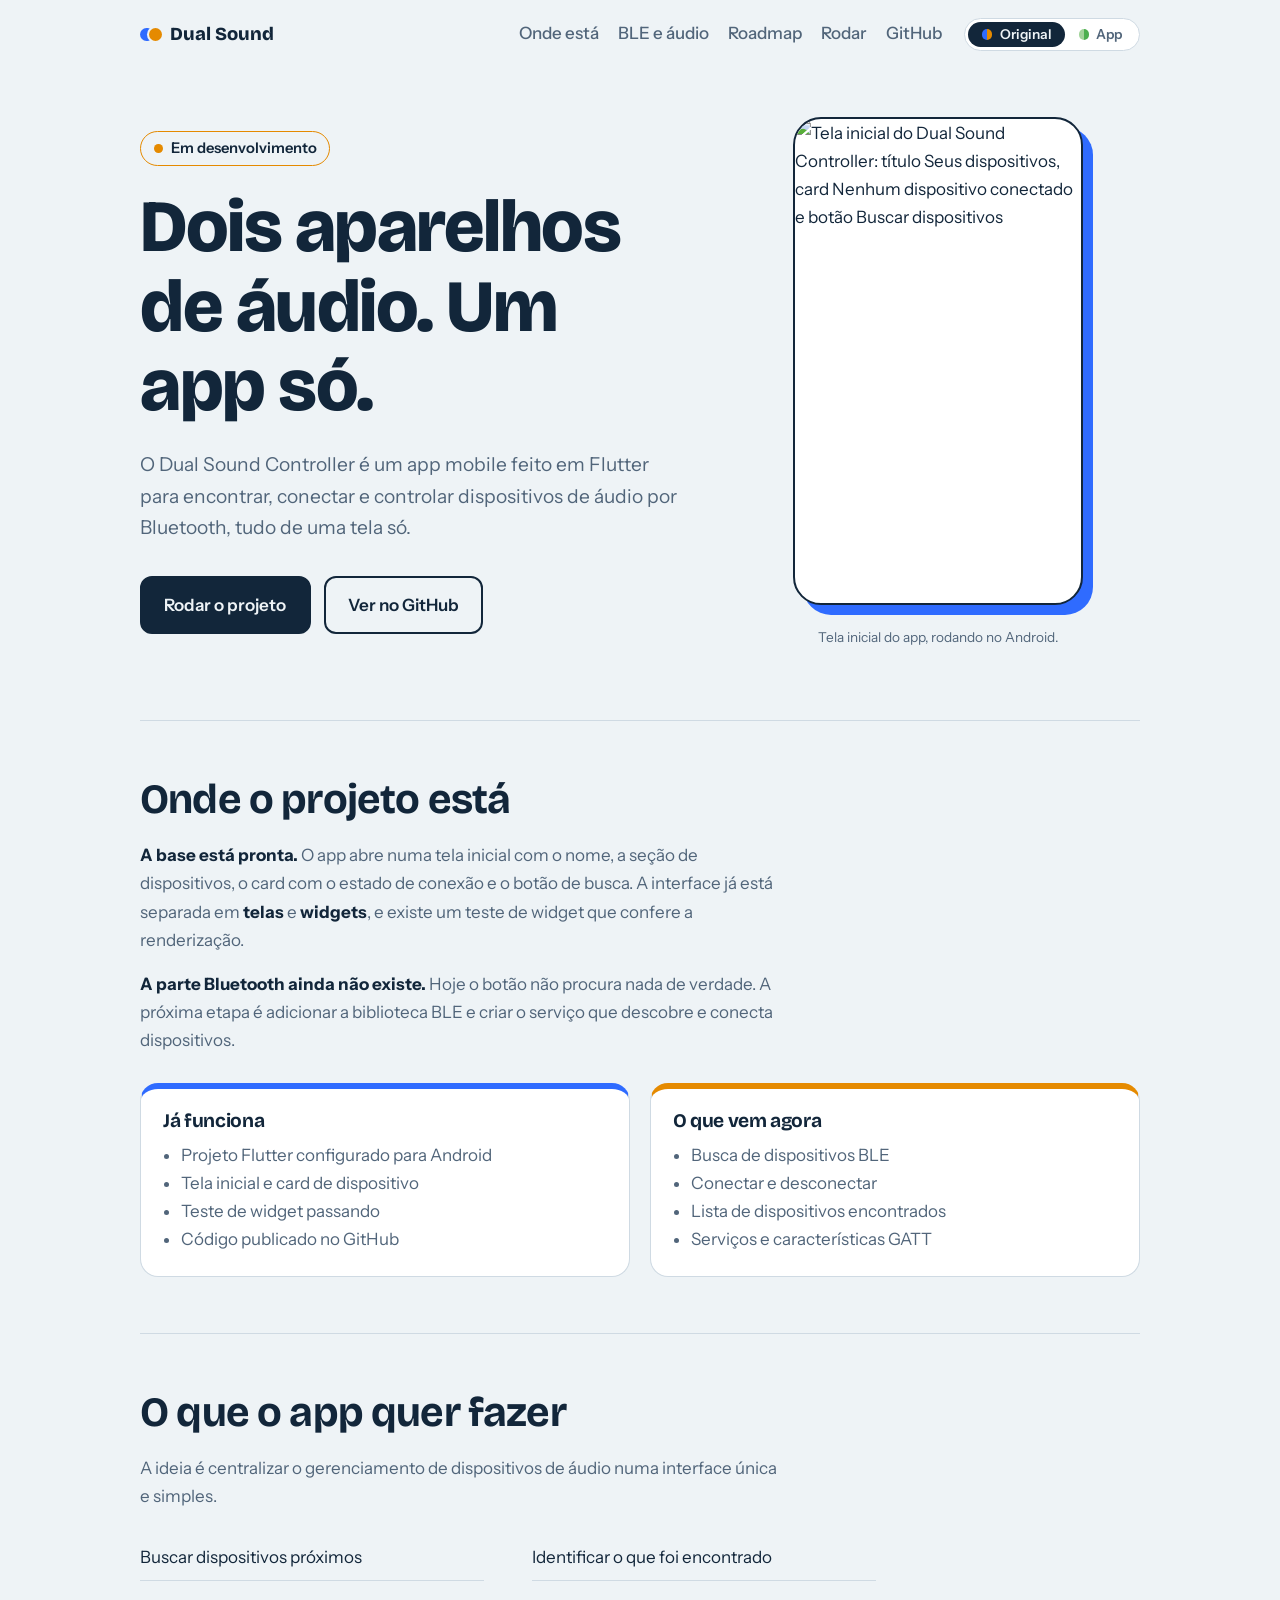
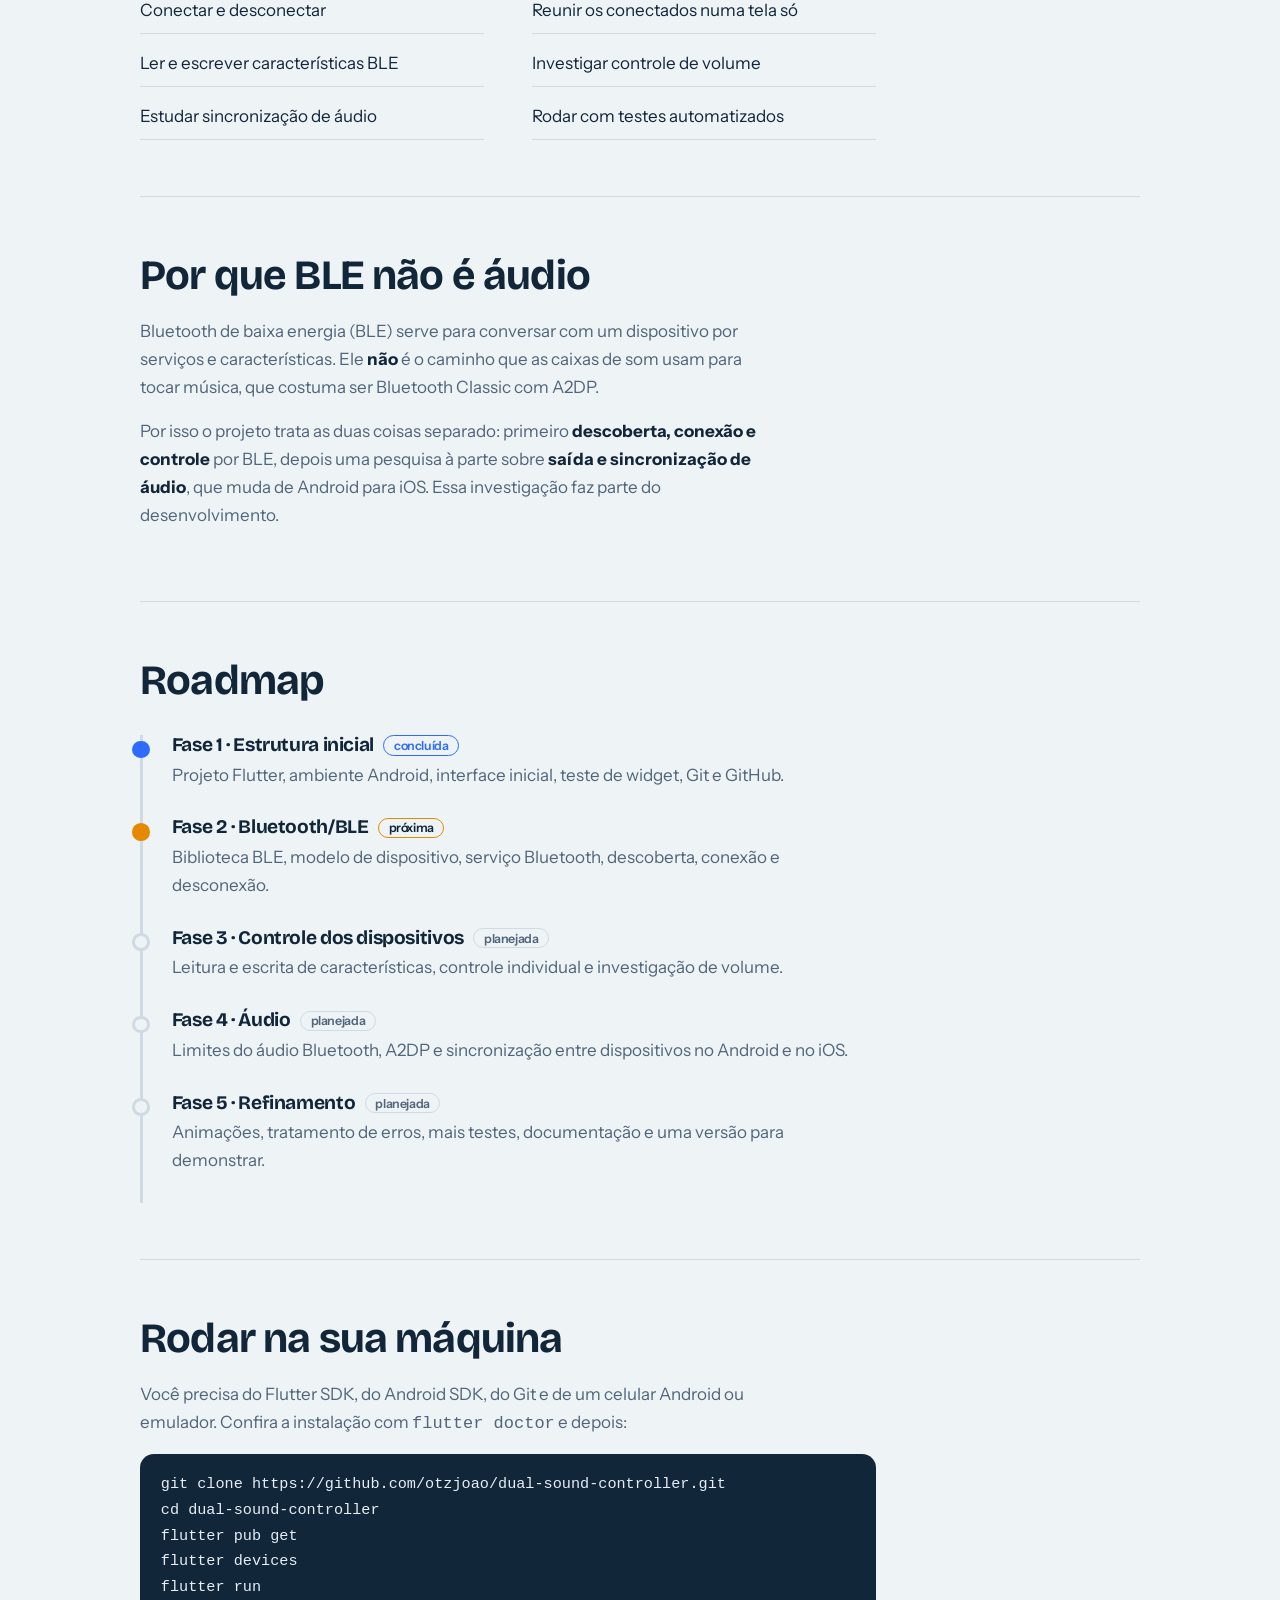
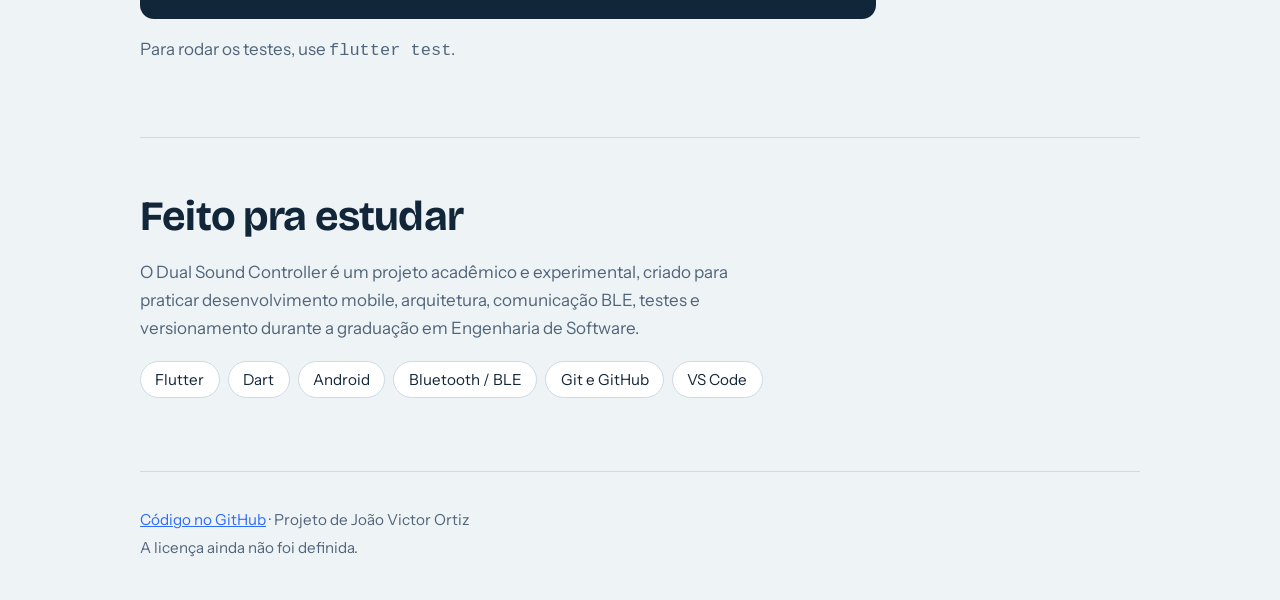
==== docs/docs_teste/index.html @ 5beb4f54 "docs: adiciona arquivos de documentação de teste (index.html e style.css)" ====
<!DOCTYPE html>
<html lang="pt-BR">
<head>
<meta charset="utf-8">
<meta name="viewport" content="width=device-width, initial-scale=1, viewport-fit=cover">
<title>Dual Sound Controller · dois aparelhos de áudio, um app só</title>
<meta name="description" content="App Flutter em desenvolvimento para encontrar, conectar e controlar dispositivos de áudio por Bluetooth, de uma tela só.">
<link rel="preconnect" href="https://fonts.googleapis.com">
<link rel="preconnect" href="https://fonts.gstatic.com" crossorigin>
<link href="https://fonts.googleapis.com/css2?family=Bricolage+Grotesque:wght@500;700;800&family=Instrument+Sans:wght@400;500;600&display=swap" rel="stylesheet">
<script>try{if(localStorage.getItem('skin')==='app')document.documentElement.setAttribute('data-skin','app')}catch(e){}</script>
<link rel="stylesheet" href="style.css">
</head>
<body>
<div class="wrap">
  <header class="top">
    <a class="brand" href="#"><span class="dots" aria-hidden="true"><i></i><i></i></span>Dual Sound</a>
    <nav aria-label="Seções">
      <a href="#estado">Onde está</a><a href="#ble">BLE e áudio</a><a href="#roadmap">Roadmap</a><a href="#rodar">Rodar</a><a href="https://github.com/otzjoao/dual-sound-controller">GitHub</a>
      <span class="skin" role="group" aria-label="Tema de cores"><button type="button" data-skin="original" aria-pressed="true"><i class="sw-o"></i>Original</button><button type="button" data-skin="app" aria-pressed="false"><i class="sw-a"></i>App</button></span>
    </nav>
  </header>

  <main>
  <div class="hero">
    <div>
      <span class="badge">Em desenvolvimento</span>
      <h1>Dois aparelhos de áudio. Um app só.</h1>
      <p class="lead">O Dual Sound Controller é um app mobile feito em Flutter para encontrar, conectar e controlar dispositivos de áudio por Bluetooth, tudo de uma tela só.</p>
      <div class="btns">
        <a class="btn primary" href="#rodar">Rodar o projeto</a>
        <a class="btn" href="https://github.com/otzjoao/dual-sound-controller">Ver no GitHub</a>
      </div>
    </div>
    <div>
      <figure class="shot"><img src="images/Home_screen.png" width="535" height="906" alt="Tela inicial do Dual Sound Controller: título Seus dispositivos, card Nenhum dispositivo conectado e botão Buscar dispositivos"><figcaption>Tela inicial do app, rodando no Android.</figcaption></figure>
    </div>
  </div>

  <section id="estado">
    <h2>Onde o projeto está</h2>
    <div class="prose">
      <p><strong>A base está pronta.</strong> O app abre numa tela inicial com o nome, a seção de dispositivos, o card com o estado de conexão e o botão de busca. A interface já está separada em <strong>telas</strong> e <strong>widgets</strong>, e existe um teste de widget que confere a renderização.</p>
      <p><strong>A parte Bluetooth ainda não existe.</strong> Hoje o botão não procura nada de verdade. A próxima etapa é adicionar a biblioteca BLE e criar o serviço que descobre e conecta dispositivos.</p>
    </div>
    <div class="split">
      <div class="box a"><h3>Já funciona</h3><ul><li>Projeto Flutter configurado para Android</li><li>Tela inicial e card de dispositivo</li><li>Teste de widget passando</li><li>Código publicado no GitHub</li></ul></div>
      <div class="box b"><h3>O que vem agora</h3><ul><li>Busca de dispositivos BLE</li><li>Conectar e desconectar</li><li>Lista de dispositivos encontrados</li><li>Serviços e características GATT</li></ul></div>
    </div>
  </section>

  <section>
    <h2>O que o app quer fazer</h2>
    <div class="prose"><p>A ideia é centralizar o gerenciamento de dispositivos de áudio numa interface única e simples.</p></div>
    <ul class="cols">
      <li>Buscar dispositivos próximos</li><li>Identificar o que foi encontrado</li>
      <li>Conectar e desconectar</li><li>Reunir os conectados numa tela só</li>
      <li>Ler e escrever características BLE</li><li>Investigar controle de volume</li>
      <li>Estudar sincronização de áudio</li><li>Rodar com testes automatizados</li>
    </ul>
  </section>

  <section id="ble">
    <h2>Por que BLE não é áudio</h2>
    <div class="prose">
      <p>Bluetooth de baixa energia (BLE) serve para conversar com um dispositivo por serviços e características. Ele <strong>não</strong> é o caminho que as caixas de som usam para tocar música, que costuma ser Bluetooth Classic com A2DP.</p>
      <p>Por isso o projeto trata as duas coisas separado: primeiro <strong>descoberta, conexão e controle</strong> por BLE, depois uma pesquisa à parte sobre <strong>saída e sincronização de áudio</strong>, que muda de Android para iOS. Essa investigação faz parte do desenvolvimento.</p>
    </div>
  </section>

  <section id="roadmap">
    <h2>Roadmap</h2>
    <ol class="road">
      <li class="done"><h3>Fase 1 · Estrutura inicial <span class="tag">concluída</span></h3><p>Projeto Flutter, ambiente Android, interface inicial, teste de widget, Git e GitHub.</p></li>
      <li class="now"><h3>Fase 2 · Bluetooth/BLE <span class="tag">próxima</span></h3><p>Biblioteca BLE, modelo de dispositivo, serviço Bluetooth, descoberta, conexão e desconexão.</p></li>
      <li><h3>Fase 3 · Controle dos dispositivos <span class="tag">planejada</span></h3><p>Leitura e escrita de características, controle individual e investigação de volume.</p></li>
      <li><h3>Fase 4 · Áudio <span class="tag">planejada</span></h3><p>Limites do áudio Bluetooth, A2DP e sincronização entre dispositivos no Android e no iOS.</p></li>
      <li><h3>Fase 5 · Refinamento <span class="tag">planejada</span></h3><p>Animações, tratamento de erros, mais testes, documentação e uma versão para demonstrar.</p></li>
    </ol>
  </section>

  <section id="rodar">
    <h2>Rodar na sua máquina</h2>
    <div class="prose"><p>Você precisa do Flutter SDK, do Android SDK, do Git e de um celular Android ou emulador. Confira a instalação com <code>flutter doctor</code> e depois:</p></div>
<pre><code>git clone https://github.com/otzjoao/dual-sound-controller.git
cd dual-sound-controller
flutter pub get
flutter devices
flutter run</code></pre>
    <div class="prose" style="margin-top:1rem"><p>Para rodar os testes, use <code>flutter test</code>.</p></div>
  </section>

  <section>
    <h2>Feito pra estudar</h2>
    <div class="prose"><p>O Dual Sound Controller é um projeto acadêmico e experimental, criado para praticar desenvolvimento mobile, arquitetura, comunicação BLE, testes e versionamento durante a graduação em Engenharia de Software.</p></div>
    <ul class="stack"><li>Flutter</li><li>Dart</li><li>Android</li><li>Bluetooth / BLE</li><li>Git e GitHub</li><li>VS Code</li></ul>
  </section>
  </main>

  <footer>
    <p><a href="https://github.com/otzjoao/dual-sound-controller">Código no GitHub</a> · Projeto de João Victor Ortiz</p>
    <p>A licença ainda não foi definida.</p>
  </footer>
</div>

<script>
(function(){
  var root=document.documentElement, btns=document.querySelectorAll('.skin button');
  function set(s){
    if(s==='app')root.setAttribute('data-skin','app'); else root.removeAttribute('data-skin');
    btns.forEach(function(b){b.setAttribute('aria-pressed',String(b.dataset.skin===s));});
    try{localStorage.setItem('skin',s);}catch(e){}
  }
  btns.forEach(function(b){b.addEventListener('click',function(){set(b.dataset.skin);});});
  set(root.getAttribute('data-skin')==='app'?'app':'original');
})();
</script>
</body>
</html>
---- docs/docs_teste/style.css ----
:root{
  --bg:#EEF3F6; --surface:#FFFFFF; --ink:#12263A; --muted:#51657A; --line:#CFDAE3;
  --a:#2F6BFF; --b:#E58A00; --code:#12263A; --codefg:#E7EEF5; --on-a:#fff;
  box-sizing:border-box; padding-top:env(safe-area-inset-top,0px); padding-bottom:env(safe-area-inset-bottom,0px);
}
@media (prefers-color-scheme:dark){
  :root:not([data-theme="light"]){--bg:#0D1822; --surface:#15283A; --ink:#E7EEF5; --muted:#9BB0C4; --line:#27405A; --a:#6D96FF; --b:#FFB34D; --code:#07101A; --codefg:#E7EEF5; --on-a:#08131E;}
}
:root[data-theme="dark"]{--bg:#0D1822; --surface:#15283A; --ink:#E7EEF5; --muted:#9BB0C4; --line:#27405A; --a:#6D96FF; --b:#FFB34D; --code:#07101A; --codefg:#E7EEF5; --on-a:#08131E;}
:root[data-skin="app"]{--bg:#0B0F0D; --surface:#191D17; --ink:#E0E4DB; --muted:#B4BCAF; --line:#30362D; --a:#A1D39A; --b:#4CAF50; --code:#070B08; --codefg:#E0E4DB; --on-a:#0A390F; color-scheme:dark}
*,*::before,*::after{box-sizing:border-box}
html{height:100%;scroll-padding-top:env(safe-area-inset-top,0px);scroll-behavior:smooth}
body{margin:0;min-height:100%;background:var(--bg);color:var(--ink);font:400 1.0625rem/1.65 "Instrument Sans",system-ui,-apple-system,"Segoe UI",sans-serif}
h1,h2,h3{font-family:"Bricolage Grotesque","Instrument Sans",system-ui,sans-serif;line-height:1.08;letter-spacing:-.02em;margin:0}
a{color:var(--a)}
a:focus-visible,button:focus-visible{outline:3px solid var(--b);outline-offset:3px;border-radius:6px}
.wrap{max-width:1040px;margin:0 auto;padding:0 1.25rem}
header.top{display:flex;align-items:center;justify-content:space-between;gap:1rem;padding:1.1rem 0;flex-wrap:wrap}
.brand{font:800 1.15rem "Bricolage Grotesque",sans-serif;text-decoration:none;color:var(--ink);display:flex;align-items:center;gap:.5rem}
.dots{display:inline-flex}.dots i{width:.85rem;height:.85rem;border-radius:50%;background:var(--a)}.dots i+i{background:var(--b);margin-left:-.3rem;box-shadow:0 0 0 2px var(--bg)}
nav a{color:var(--muted);text-decoration:none;margin-left:1.2rem;font-weight:500}
nav a:hover{color:var(--ink)}
.hero{display:grid;grid-template-columns:1.15fr .85fr;gap:3rem;align-items:center;padding:3rem 0 4.5rem}
.hero h1{font-size:clamp(2.6rem,6.5vw,4.6rem);font-weight:800}
.hero p.lead{font-size:1.2rem;color:var(--muted);max-width:34rem;margin:1.4rem 0 2rem}
.badge{display:inline-flex;align-items:center;gap:.5rem;border:1.5px solid var(--b);color:var(--ink);padding:.25rem .8rem;border-radius:99px;font-size:.92rem;font-weight:600;margin-bottom:1.4rem}
.badge::before{content:"";width:.55rem;height:.55rem;border-radius:50%;background:var(--b)}
.btns{display:flex;gap:.8rem;flex-wrap:wrap}
.btn{display:inline-block;padding:.8rem 1.4rem;border-radius:12px;font-weight:600;text-decoration:none;border:2px solid var(--ink);color:var(--ink)}
.btn.primary{background:var(--ink);color:var(--bg)}
.btn:hover{transform:translateY(-1px)}
/* print do app */
.shot{margin:0 auto;width:min(290px,100%)}
.shot img{display:block;width:100%;height:auto;border-radius:28px;border:2px solid var(--ink);box-shadow:10px 10px 0 var(--a);background:var(--surface)}
.shot figcaption{text-align:center;font-size:.85rem;color:var(--muted);margin-top:1.3rem}
/* seletor de tema */
.skin{display:inline-flex;border:1.5px solid var(--line);border-radius:99px;padding:3px;background:var(--surface);margin-left:1.2rem;vertical-align:middle}
.skin button{border:0;background:transparent;color:var(--muted);font:600 .85rem "Instrument Sans",sans-serif;padding:.3rem .85rem;border-radius:99px;cursor:pointer;display:inline-flex;align-items:center;gap:.45rem}
.skin button[aria-pressed="true"]{background:var(--ink);color:var(--bg)}
.skin i{width:.65rem;height:.65rem;border-radius:50%}
.sw-o{background:linear-gradient(90deg,#2F6BFF 50%,#E58A00 50%)}
.sw-a{background:linear-gradient(90deg,#A1D39A 50%,#4CAF50 50%)}
/* seções */
section{padding:3.5rem 0;border-top:1.5px solid var(--line)}
section h2{font-size:clamp(1.8rem,4vw,2.6rem);font-weight:700;margin-bottom:1.2rem}
.prose{max-width:40rem}.prose p{margin:0 0 1rem;color:var(--muted)}.prose p strong{color:var(--ink)}
.cols{display:grid;grid-template-columns:repeat(2,minmax(0,1fr));gap:.4rem 3rem;list-style:none;padding:0;margin:1.5rem 0 0;max-width:46rem}
.cols li{padding:.55rem 0;border-bottom:1px solid var(--line)}
.split{display:grid;grid-template-columns:1fr 1fr;gap:1.2rem;margin-top:1.8rem}
.box{background:var(--surface);border:1.5px solid var(--line);border-radius:18px;padding:1.4rem}
.box h3{font-size:1.2rem;margin-bottom:.5rem}.box.a{border-top:6px solid var(--a)}.box.b{border-top:6px solid var(--b)}
.box p{margin:.3rem 0 0;color:var(--muted);font-size:1rem}
.box ul{margin:.6rem 0 0;padding-left:1.1rem;color:var(--muted)}
/* roadmap */
.road{list-style:none;margin:2rem 0 0;padding:0;border-left:3px solid var(--line);max-width:46rem}
.road li{position:relative;padding:0 0 1.8rem 1.8rem}
.road li::before{content:"";position:absolute;left:-.68rem;top:.35rem;width:1.1rem;height:1.1rem;border-radius:50%;background:var(--bg);border:3px solid var(--line)}
.road li.done::before{background:var(--a);border-color:var(--a)}
.road li.now::before{border-color:var(--b);background:var(--b)}
.road h3{font-size:1.2rem;display:flex;gap:.6rem;align-items:center;flex-wrap:wrap}
.tag{font:600 .78rem "Instrument Sans",sans-serif;padding:.1rem .6rem;border-radius:99px;border:1.5px solid var(--line);color:var(--muted)}
.road li.done .tag{border-color:var(--a);color:var(--a)}.road li.now .tag{border-color:var(--b);color:var(--ink)}
.road p{margin:.3rem 0 0;color:var(--muted)}
/* código */
pre{background:var(--code);color:var(--codefg);border-radius:14px;padding:1.1rem 1.3rem;overflow-x:auto;font:500 .95rem/1.7 ui-monospace,SFMono-Regular,Menlo,Consolas,monospace;max-width:46rem;margin:1rem 0 0}
.stack{display:flex;flex-wrap:wrap;gap:.5rem;margin-top:1.2rem;padding:0;list-style:none}
.stack li{border:1.5px solid var(--line);background:var(--surface);padding:.3rem .9rem;border-radius:99px;font-size:.95rem}
footer{border-top:1.5px solid var(--line);padding:2rem 0 2.5rem;color:var(--muted);font-size:.95rem}
footer p{margin:.2rem 0}
@media (max-width:820px){
  .hero{grid-template-columns:1fr;gap:2.5rem;padding-top:1.5rem}
  .cols,.split{grid-template-columns:1fr}
  nav a{margin:0 1rem 0 0}
  .skin{margin:.7rem 0 0}
}
@media (prefers-reduced-motion:reduce){html{scroll-behavior:auto}.btn:hover{transform:none}}
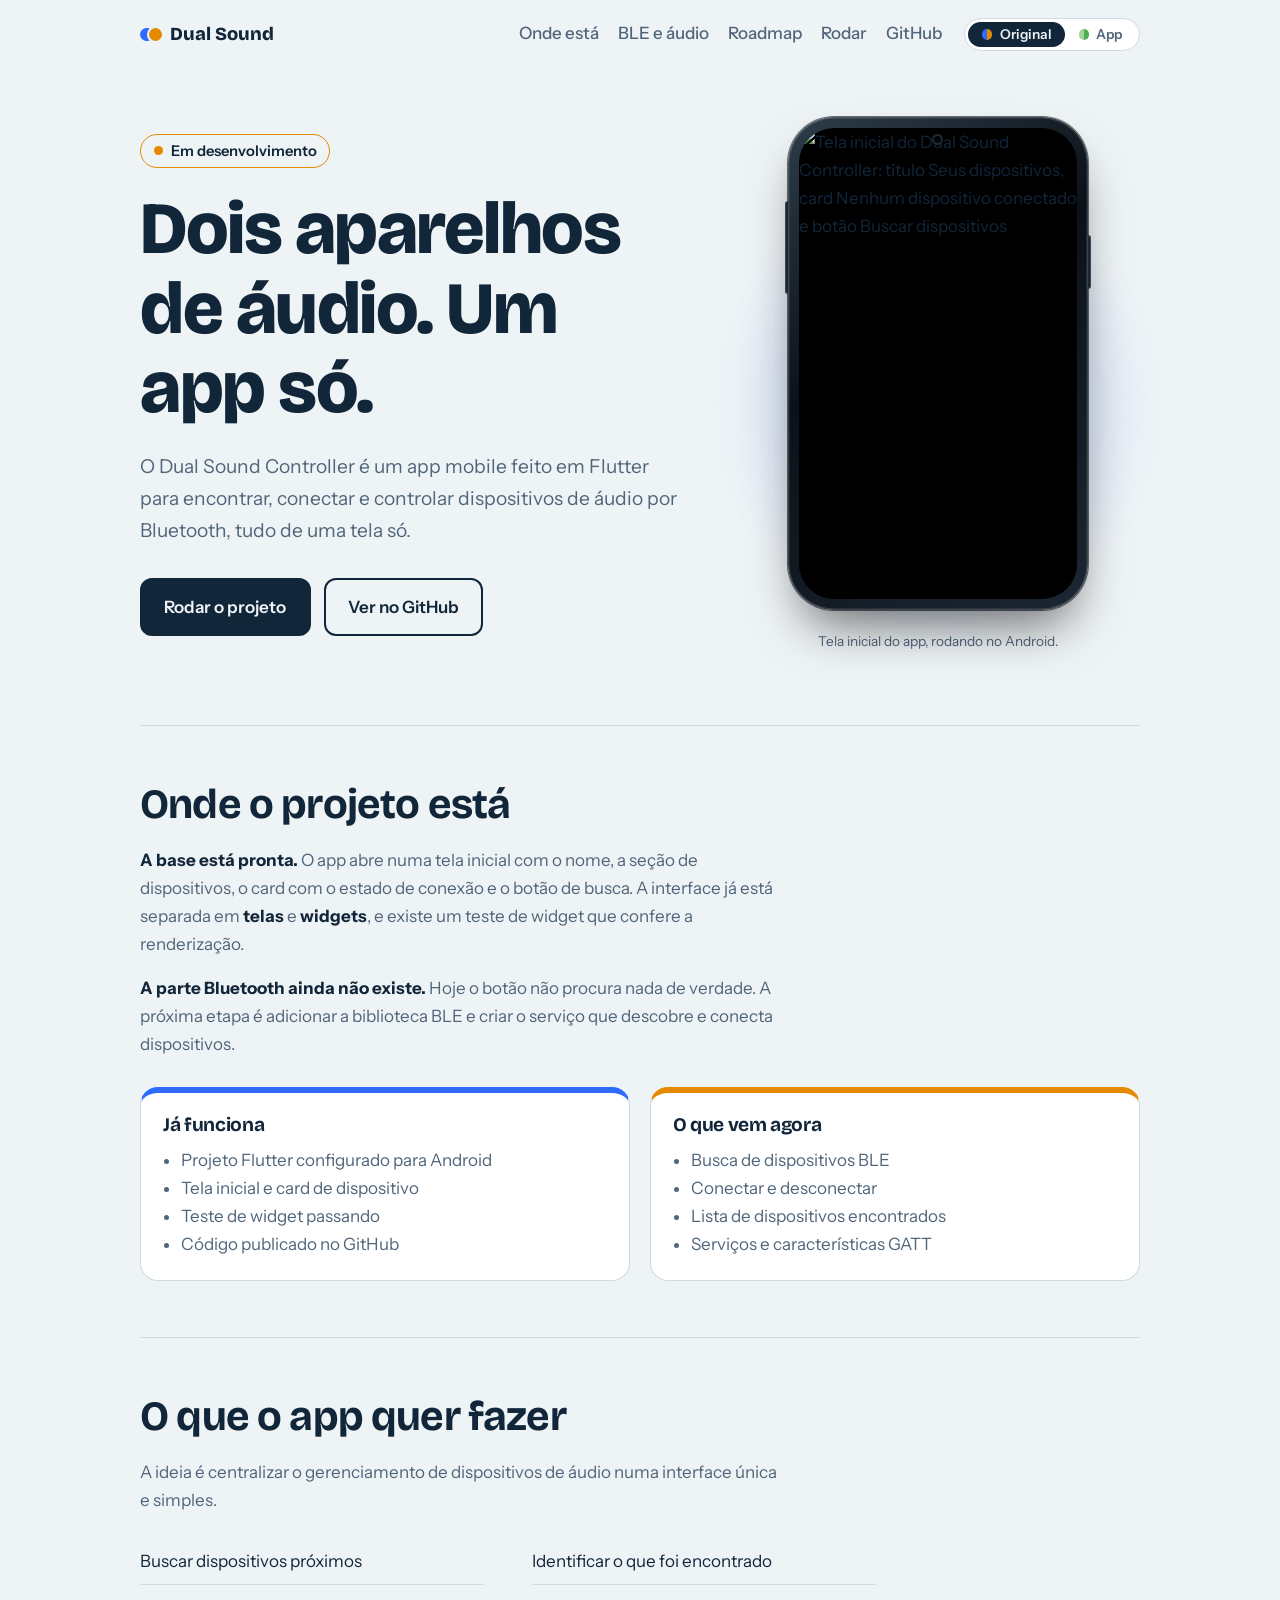
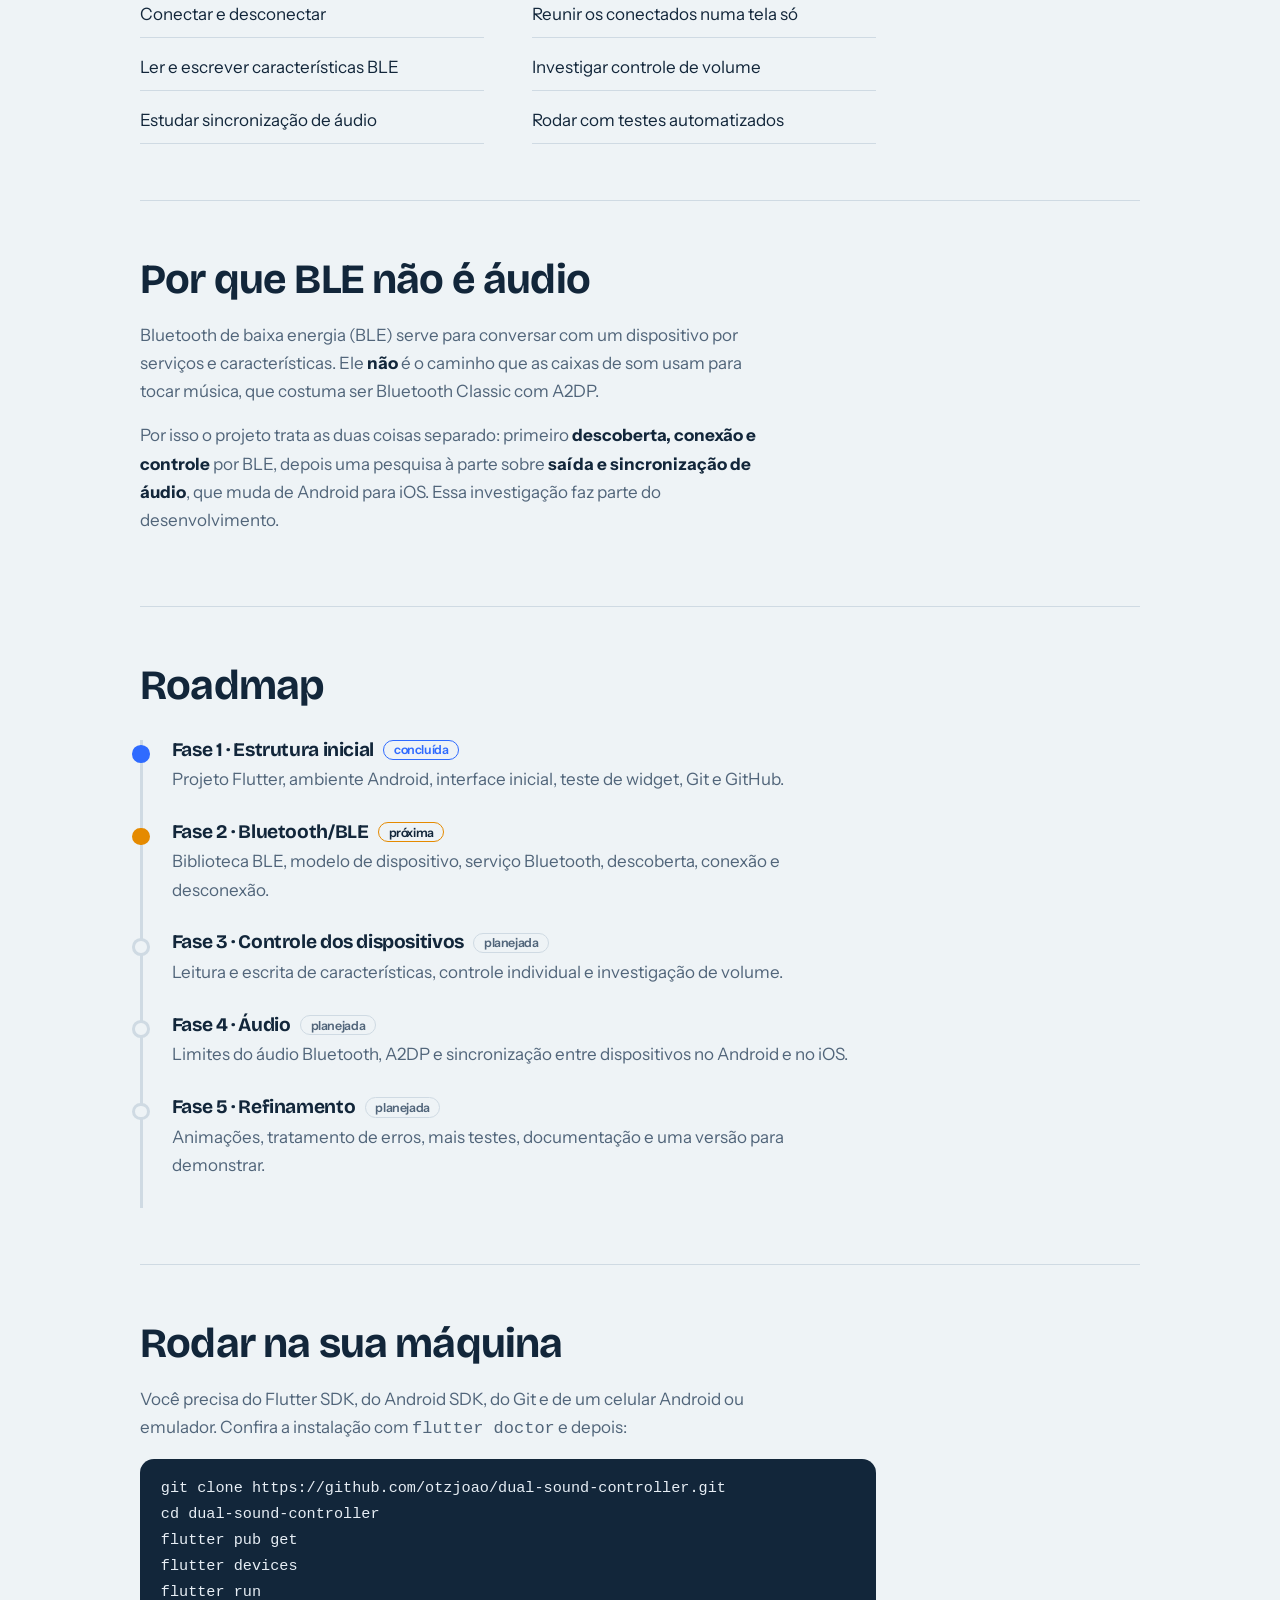
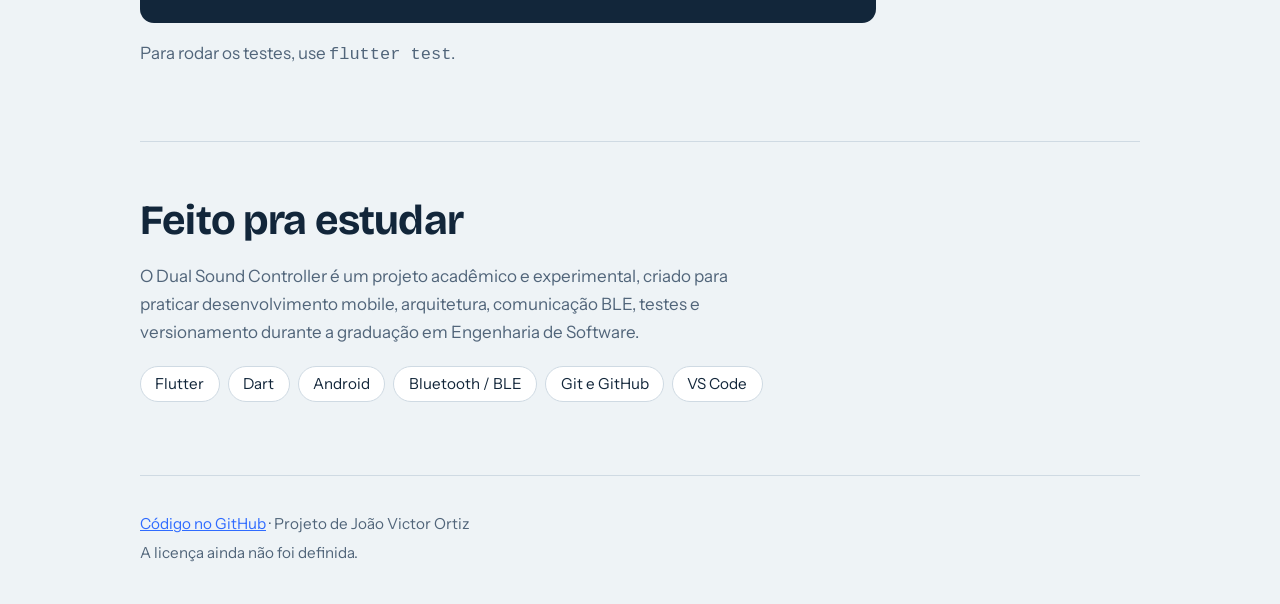
==== commit c6430236: "docs: atualiza tema e foto do app nas páginas de teste" ====
--- a/docs/docs_teste/index.html
+++ b/docs/docs_teste/index.html
@@ -33,7 +33,7 @@
       </div>
     </div>
     <div>
-      <figure class="shot"><img src="images/Home_screen.png" width="535" height="906" alt="Tela inicial do Dual Sound Controller: título Seus dispositivos, card Nenhum dispositivo conectado e botão Buscar dispositivos"><figcaption>Tela inicial do app, rodando no Android.</figcaption></figure>
+      <figure class="shot"><div class="phone"><i class="vol" aria-hidden="true"></i><img src="images/Home_screen.png" width="535" height="906" alt="Tela inicial do Dual Sound Controller: título Seus dispositivos, card Nenhum dispositivo conectado e botão Buscar dispositivos"></div><figcaption>Tela inicial do app, rodando no Android.</figcaption></figure>
     </div>
   </div>
 
--- a/docs/docs_teste/style.css
+++ b/docs/docs_teste/style.css
@@ -30,8 +30,13 @@
 .btn.primary{background:var(--ink);color:var(--bg)}
 .btn:hover{transform:translateY(-1px)}
 /* print do app */
-.shot{margin:0 auto;width:min(290px,100%)}
-.shot img{display:block;width:100%;height:auto;border-radius:28px;border:2px solid var(--ink);box-shadow:10px 10px 0 var(--a);background:var(--surface)}
+.shot{position:relative;isolation:isolate;margin:0 auto;width:min(300px,100%)}
+.shot::before{content:"";position:absolute;z-index:-1;inset:10% -22% 2%;background:radial-gradient(closest-side,color-mix(in srgb,var(--a) 30%,transparent),transparent);filter:blur(10px)}
+.phone{position:relative;padding:11px;border-radius:46px;background:linear-gradient(145deg,#2E3C4A 0%,#0B1118 42%,#1B2733 100%);box-shadow:inset 0 0 0 1.5px rgba(255,255,255,.16),0 0 0 1px rgba(0,0,0,.55),0 28px 50px -14px rgba(0,0,0,.55)}
+.phone img{display:block;width:100%;height:auto;border-radius:35px;background:#000}
+.phone::before{content:"";position:absolute;right:-3px;top:24%;width:4px;height:11%;border-radius:0 3px 3px 0;background:#1B2733;box-shadow:inset 0 0 0 1px rgba(255,255,255,.14)}
+.phone::after{content:"";position:absolute;top:17px;left:50%;width:11px;height:11px;margin-left:-5.5px;border-radius:50%;background:#04070A;box-shadow:inset 0 0 0 2px #1E2A36}
+.phone .vol{position:absolute;left:-3px;top:17%;width:4px;height:19%;border-radius:3px 0 0 3px;background:#1B2733;box-shadow:inset 0 0 0 1px rgba(255,255,255,.14)}
 .shot figcaption{text-align:center;font-size:.85rem;color:var(--muted);margin-top:1.3rem}
 /* seletor de tema */
 .skin{display:inline-flex;border:1.5px solid var(--line);border-radius:99px;padding:3px;background:var(--surface);margin-left:1.2rem;vertical-align:middle}
